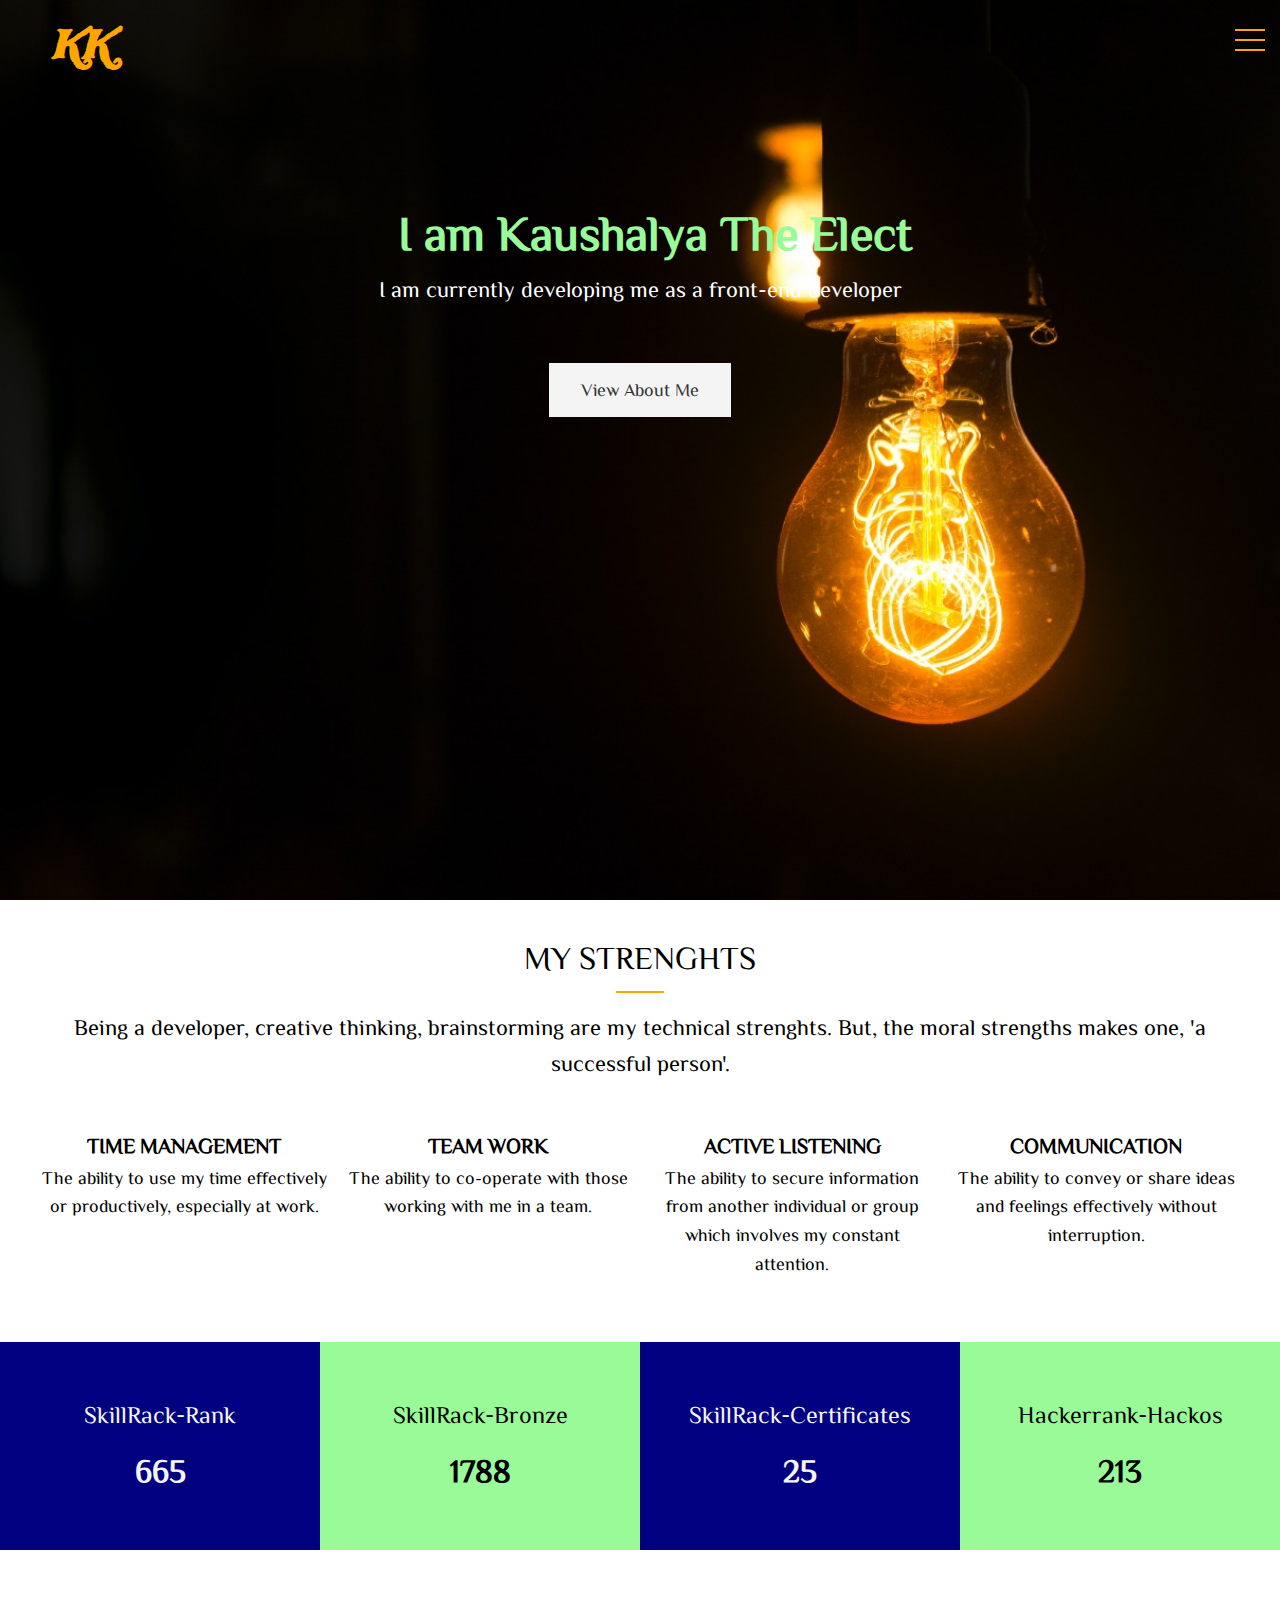
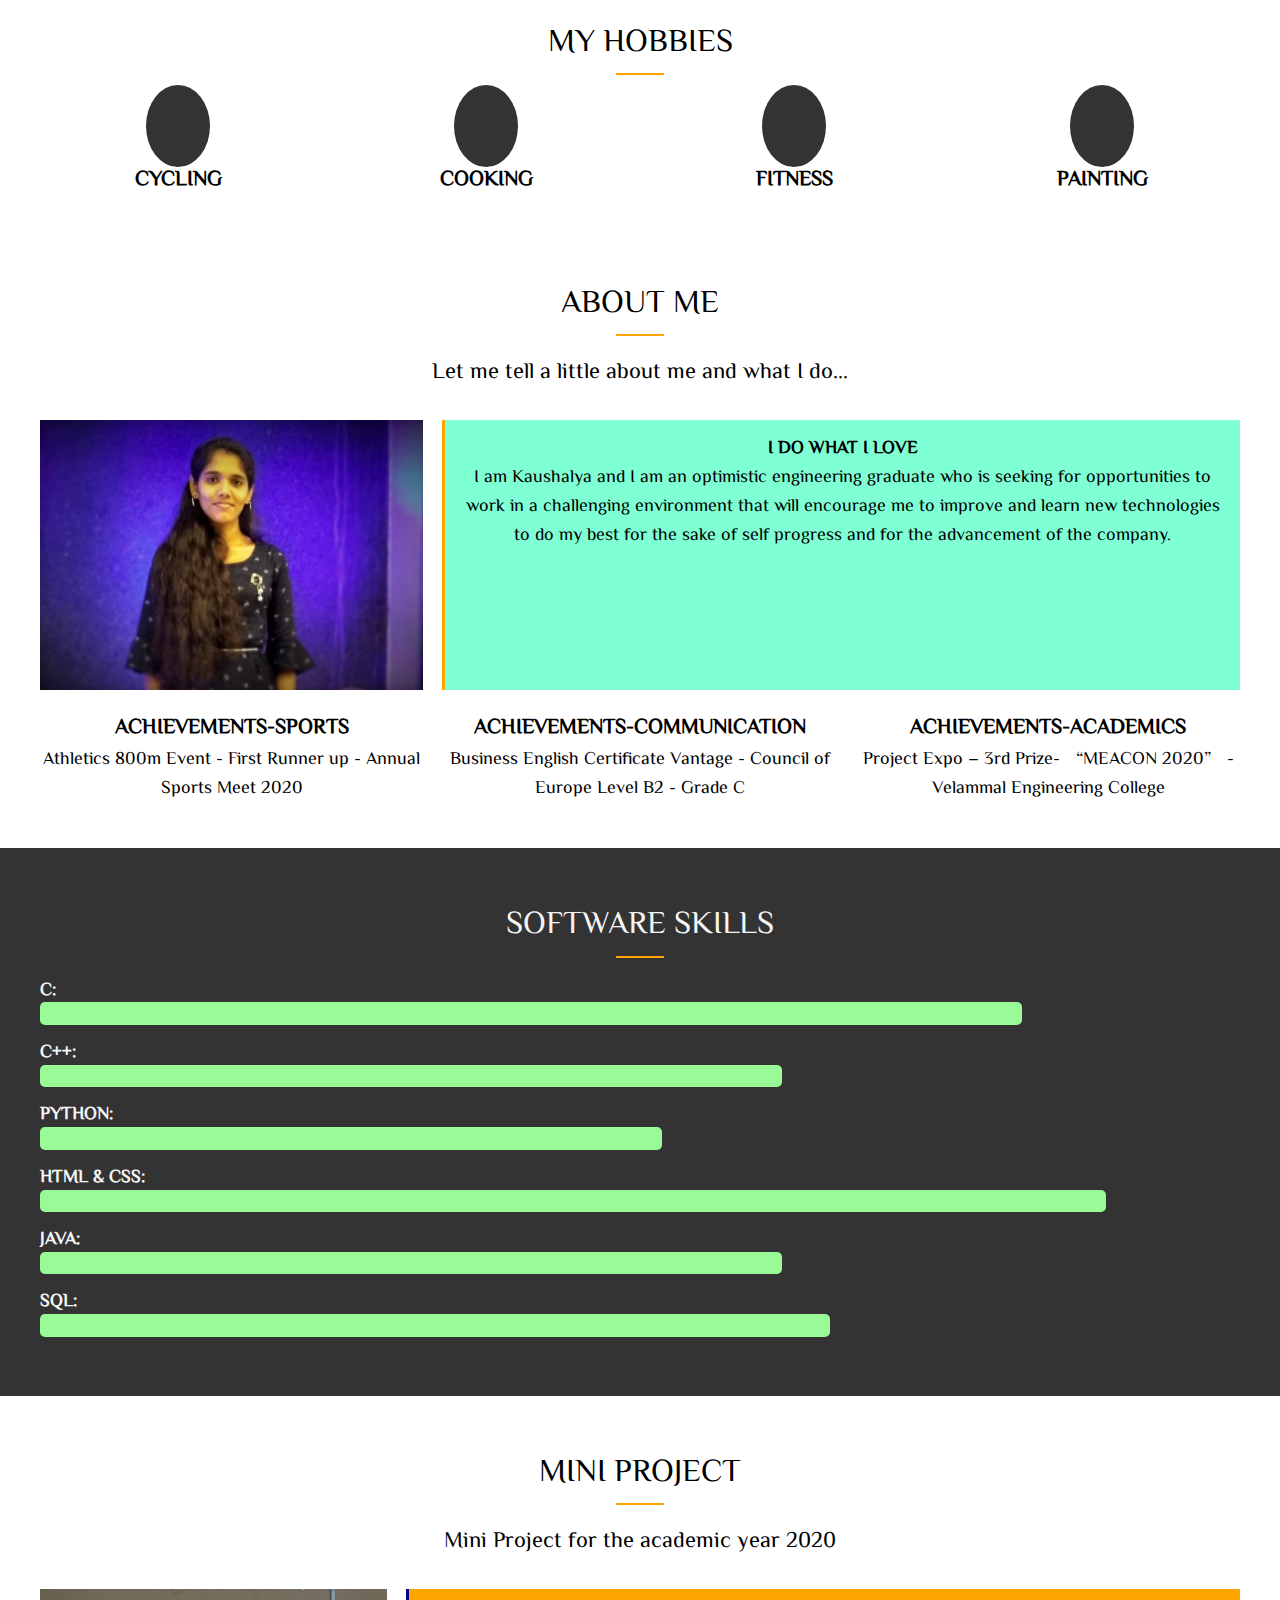
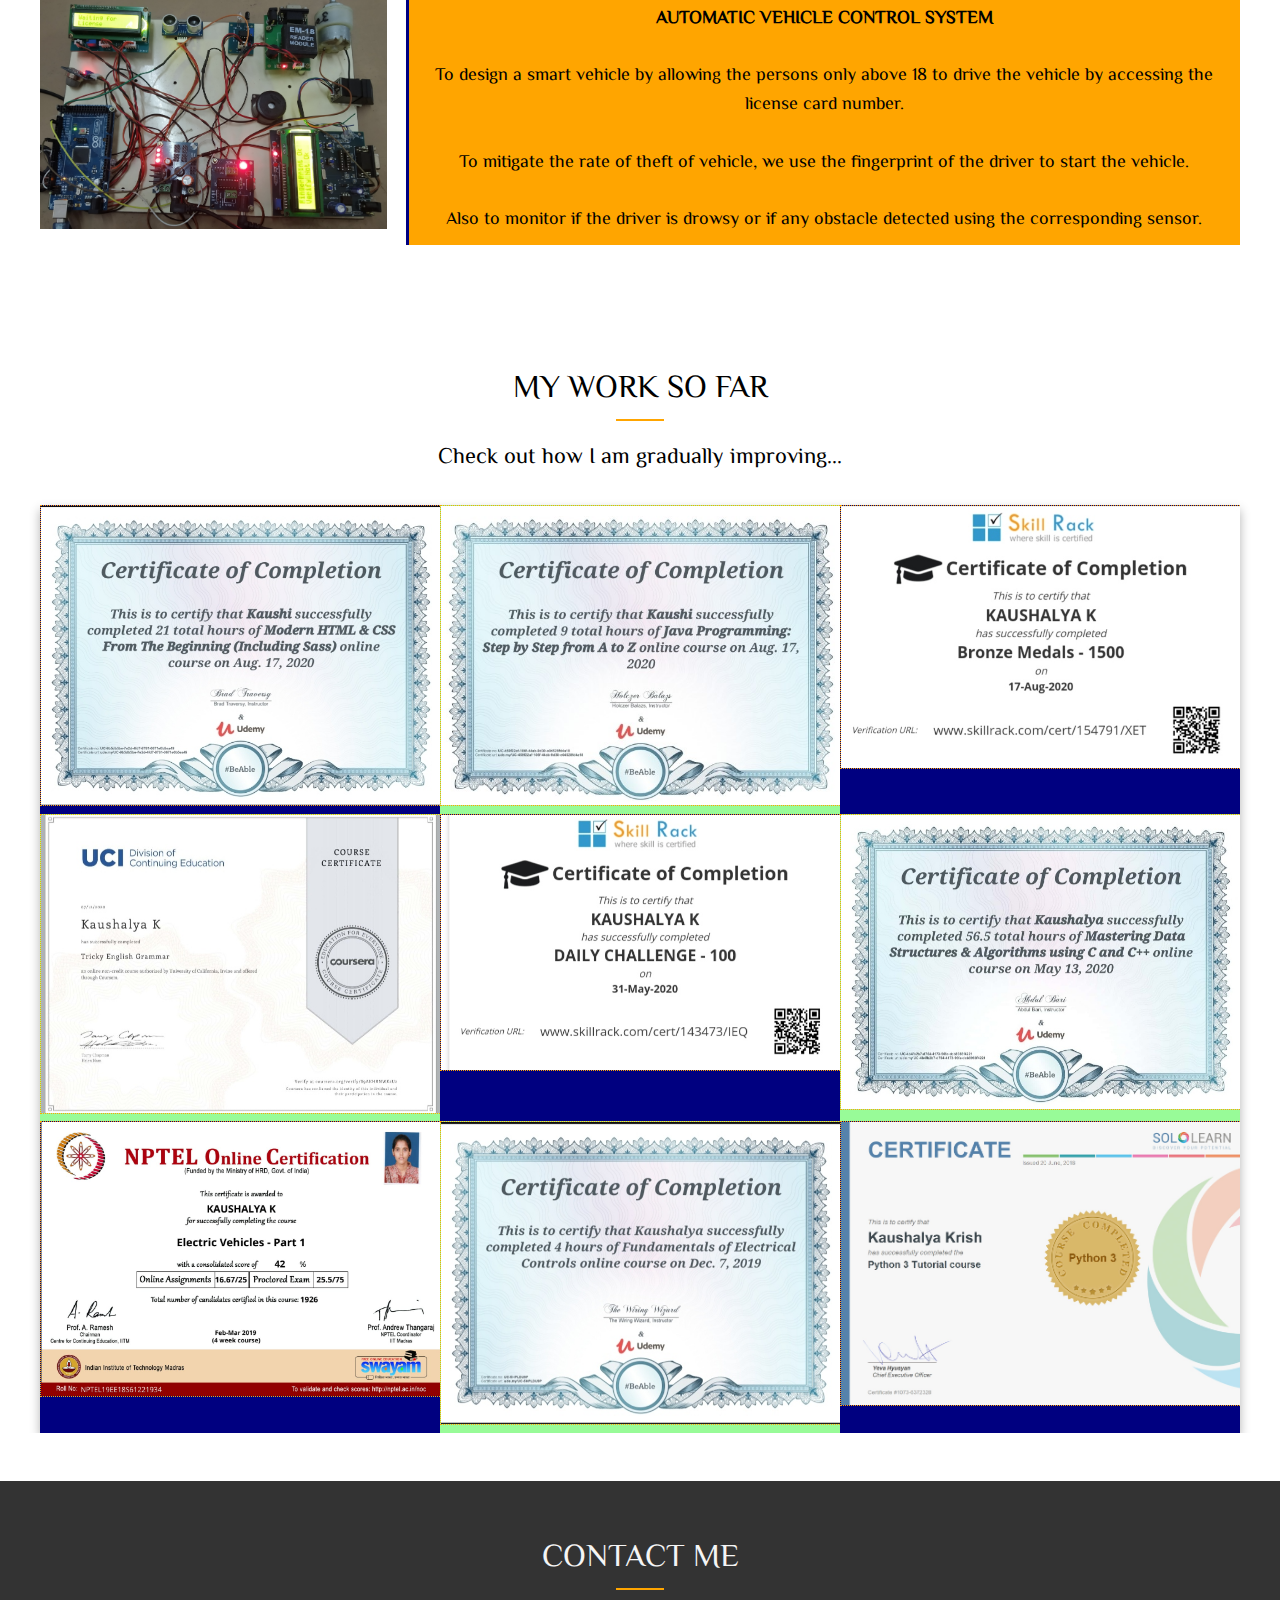
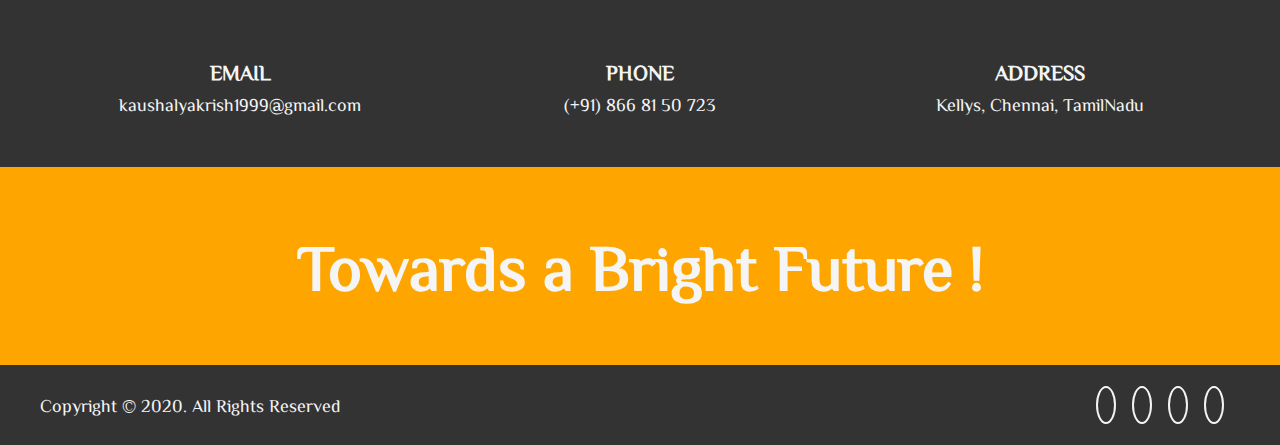
==== index.html @ 4dc05283 "Add files via upload" ====
<!DOCTYPE html>
<html lang="en">
<head>
    <meta charset="UTF-8">
    <meta name="viewport" content="width=device-width, initial-scale=1.0">
    <link href="https://fonts.googleapis.com/css2?family=Trade+Winds&display=swap" rel="stylesheet">
    <link href="https://fonts.googleapis.com/css2?family=ZCOOL+XiaoWei&display=swap" rel="stylesheet">
    <link rel="stylesheet" href="https://cdnjs.cloudflare.com/ajax/libs/font-awesome/5.14.0/css/all.min.css" integrity="sha512-1PKOgIY59xJ8Co8+NE6FZ+LOAZKjy+KY8iq0G4B3CyeY6wYHN3yt9PW0XpSriVlkMXe40PTKnXrLnZ9+fkDaog==" crossorigin="anonymous" />
    <link rel="stylesheet" href="css/utilities.css">
    <link rel="stylesheet" href="css/main.css">
    <link rel="stylesheet" href="css/media.css">
    <title>Kaushalya | Electrical Engineer</title>
</head>
<body id="home">
    <!--Home-->
        <header id="header-home">
            <div class="container">
                <nav id="main-nav">
                    <h1 id="logo">KK</h1>
                    <div class="menu-wrap">
                        <input type="checkbox" class="toggler">
                        <div class="hamburger"><div></div></div>
                        <div class="menu">
                            <div>
                                <div>
                                    <ul>
                                        <li><a href="#home" target="_blank">Home</a></li>
                                        <li><a href="#about" target="_blank">About</a></li>
                                        <li><a href="#certification" target="_blank">Certifications</a></li>
                                        <li><a href="#contact" target="_blank">Contact</a></li>
                                        <li><a href="resume.html" target="_blank">Resume</a></li>
                                    </ul>
                                </div>
                            </div>
                        </div>
                    </div>
                </nav>
                <div class="header-content">
                    <h1>I am Kaushalya The <span class="txt-type" data-wait="3000" data-words='["Electrical Engineer", "Web developer"]'></span></h1>
                    <p class="lead">I am currently developing me as a front-end developer</p>
                    <a href="#about" class="btn-light">View About Me</a>
                </div>
            </div>
        </header>

        <!--Home Section A-->
        <section id="home-a" class="text-center py-2">
            <div class="container">
                <h2 class="section-title">My Strenghts</h2>
                <div class="bottom-line"></div>
                <p class="lead">Being a developer, creative thinking, brainstorming are my technical strenghts. But, the moral strengths makes one, 'a successful person'.</p>
                <div class="specials">
                    <div>
                        <i class="fas fa-user-clock fa-2x"></i>
                        <h3>Time Management</h3>
                        <p>The ability to use my time effectively or productively, especially at work.</p>
                    </div>
                    <div>
                        <i class="fas fa-users fa-2x"></i>
                        <h3>Team Work</h3>
                        <p>The ability to co-operate with those working with me in a team.</p>
                    </div>
                    <div>
                        <i class="fas fa-assistive-listening-systems fa-2x"></i>
                        <h3>Active Listening</h3>
                        <p>The ability to secure information from another individual or group which involves my constant attention.</p>
                    </div>
                    <div>
                        <i class="fas fa-handshake fa-2x"></i>
                        <h3>Communication</h3>
                        <p>The ability to convey or share ideas and feelings effectively without interruption.</p>
                    </div>
                </div>
            </div>
        </section>

        <!--Section b-->
        <section id="home-b" class="text-center py-2">
            <div class="stats">
                <div>
                    <ul>
                        <li><i class="fas fa-chart-bar fa-2x odd"></i></li>
                        <li class="stats-title">SkillRack-Rank</li>
                        <li class="stats-number">665</li>
                    </ul>
                </div>
                <div>
                    <ul>
                        <li><i class="fas fa-medal fa-2x even"></i></li>
                        <li class="stats-title">SkillRack-Bronze</li>
                        <li class="stats-number">1788</li>
                    </ul>
                </div>
                <div>
                    <ul>
                        <li><i class="fas fa-certificate fa-2x odd"></i></li>
                        <li class="stats-title">SkillRack-Certificates</li>
                        <li class="stats-number">25</li>
                    </ul>
                </div>
                <div>
                    <ul>
                        <li><i class="fab fa-hackerrank fa-2x even"></i></li>
                        <li class="stats-title">Hackerrank-Hackos</li>
                        <li class="stats-number">213</li>
                    </ul>
                </div>
            </div>
        </section>

        <!--Section-C-->
        <section id="home-c" class="text-center py-2">
            <div class="container">
                <h2 class="section-title">My Hobbies</h2>
                <div class="bottom-line"></div>
                <div class="hobby">
                    <div>
                        <ul>
                            <li><i class="fas fa-biking fa-4x hobby-icon my-2"></i></li>
                            <li><h3>Cycling</h3></li>
                        </ul>
                    </div>
                    <div>
                        <ul>
                            <li><i class="fas fa-utensils fa-4x hobby-icon my-2"></i></li>
                            <li><h3>Cooking</h3></li>
                        </ul>  
                    </div>
                    <div>
                         <ul>
                             <li><i class="fas fa-running fa-4x hobby-icon my-2"></i></li>
                             <li><h3>Fitness</h3></li>
                         </ul>
                    </div>
                    <div>
                        <ul>
                            <li><i class="fas fa-paint-brush fa-4x hobby-icon my-2"></i></li>
                            <li><h3>Painting</h3></li>
                        </ul>
                    </div>       
                </div>
            </div>
        </section>

        <!--About : Section a-->
        <section id="about" class="about-a text-center py-3">
            <div class="container">
                <h2 class="section-title">About Me</h2>
                <div class="bottom-line"></div>
                <p class="lead">Let me tell a little about me and what I do...</p>
                <div class="about-info">
                    <img src="./img/Me.jpeg" alt="" class="bio-image">
                    <div class="bio bg-light">
                        <h4>I do What I love</h4>
                        <p>I am Kaushalya and I am an optimistic engineering graduate who is seeking for opportunities to work in a challenging environment that will encourage me to improve and learn new technologies to do my best for the sake of self progress  and for the  advancement of  the company.</p>
                    </div>
                    <div class="award-1">
                        <i class="fas fa-award fa-3x"></i>
                        <h3>Achievements-Sports</h3>
                        <p>Athletics 800m Event - First Runner up - Annual Sports Meet 2020</p>
                    </div>
                    <div class="award-2">
                        <i class="fas fa-award fa-3x"></i>
                        <h3>Achievements-Communication</h3>
                        <p>Business English Certificate Vantage - Council of Europe Level B2 - Grade C</p>
                    </div>
                    <div class="award-3">
                        <i class="fas fa-award fa-3x"></i>
                        <h3>Achievements-Academics</h3>
                        <p>Project Expo – 3rd Prize- “MEACON 2020” - Velammal Engineering College</p>
                    </div>
                </div>
            </div>
        </section>
        <!-- Section B: Progress Bars -->
        <section id="about-b" class="bg-dark py-3">
            <div class="container">
              <h2 class="section-title">Software Skills</h2>
              <div class="bottom-line"></div>

              <h4>C:</h4>
              <div class="progress-1">
                <div > </div>
              </div>
              <h4>C++:</h4>
              <div class="progress-2">
                <div> </div>
              </div>
              <h4>Python:</h4>
              <div class="progress-3">
                <div></div>
              </div>
              <h4>HTML & CSS:</h4>
              <div class="progress-4">
                <div></div>
              </div>
              <h4>Java:</h4>
              <div class="progress-5">
                <div></div>
              </div>
              <h4>Sql:</h4>
              <div class="progress-6">
                <div></div>
              </div>
            </div>
          </section>

        <!--Section-c Mini Project-->
        <section id="home-c" class="text-center py-3">
            <div class="container">
                <h2 class="section-title">Mini Project</h2>
                <div class="bottom-line"></div>
                <p class="lead">Mini Project for the academic year 2020</p>
                <div class="about-info">
                    <div class="bio1 bg-main">
                        <h4>Automatic Vehicle Control System</h4><br>
                        <p>To design a smart vehicle by allowing the  persons only above 18 to drive the vehicle by accessing the license card number.</p><br>
                        <p>To mitigate the rate of theft of vehicle, we use the fingerprint of the driver to start the vehicle.</p><br>
                        <p>Also to monitor if the driver is drowsy or if any obstacle detected using the corresponding sensor.</p>
                    </div>
                    <img src="./img/Project.jpg" alt="" class="bio-image1">
                </div>
            </div>
        </section>
        <!--Certification-->
        <section id="certification" class="work-a text-center py-3">
            <div class="container">
                <h2 class="section-title">My Work So Far</h2>
                <div class="bottom-line"></div>
                <p class="lead">Check out how I am gradually improving...</p>
                <div class="items">
                    <div class="item">
                        <div class="item-image">
                            <img src="./img/cer1.jpeg" alt="">
                        </div>
                        <div class="item-text">
                            <div class="item-text-wrap">
                                <p class="item-text-category">Web Development</p>
                                <h2 class="item-text-title">HTML & CSS</h2>
                            </div>
                        </div>
                    </div>
                    <div class="item">
                        <div class="item-image">
                            <img src="./img/cer2.jpeg" alt="">
                        </div>
                        <div class="item-text">
                            <div class="item-text-wrap">
                                <p class="item-text-category">Programming</p>
                                <h2 class="item-text-title">Java</h2>
                            </div>
                        </div>
                    </div>
                    <div class="item">
                        <div class="item-image">
                            <img src="./img/cer3.jpeg" alt="">
                        </div>
                        <div class="item-text">
                            <div class="item-text-wrap">
                                <p class="item-text-category">Programming Challenge</p>
                                <h2 class="item-text-title">Medals</h2>
                            </div>
                        </div>
                    </div>
                    <div class="item">
                        <div class="item-image">
                            <img src="./img/cer4.jpeg" alt="">
                        </div>
                        <div class="item-text">
                            <div class="item-text-wrap">
                                <p class="item-text-category">Communication Development</p>
                                <h2 class="item-text-title">Tricky Grammar</h2>
                            </div>
                        </div>
                    </div>
                    <div class="item">
                        <div class="item-image">
                            <img src="./img/cer5.jpeg" alt="">
                        </div>
                        <div class="item-text">
                            <div class="item-text-wrap">
                                <p class="item-text-category">Programming Task</p>
                                <h2 class="item-text-title">Daily Accomplishments</h2>
                            </div>
                        </div>
                    </div>
                    <div class="item">
                        <div class="item-image">
                            <img src="./img/cer6.jpeg" alt="">
                        </div>
                        <div class="item-text">
                            <div class="item-text-wrap">
                                <p class="item-text-category">Dynamic Programming</p>
                                <h2 class="item-text-title">Data Structures</h2>
                            </div>
                        </div>
                    </div>
                    <div class="item">
                        <div class="item-image">
                            <img src="./img/cer8.jpeg" alt="">
                        </div>
                        <div class="item-text">
                            <div class="item-text-wrap">
                                <p class="item-text-category">Core Interest</p>
                                <h2 class="item-text-title">Electrical Vehicles</h2>
                            </div>
                        </div>
                    </div>
                    <div class="item">
                        <div class="item-image">
                            <img src="./img/cer7.jpeg" alt="">
                        </div>
                        <div class="item-text">
                            <div class="item-text-wrap">
                                <p class="item-text-category">Core Interest</p>
                                <h2 class="item-text-title">Electric Controls</h2>
                            </div>
                        </div>
                    </div>
                    <div class="item">
                        <div class="item-image">
                            <img src="./img/cer9.jpeg" alt="">
                        </div>
                        <div class="item-text">
                            <div class="item-text-wrap">
                                <p class="item-text-category">Programming Knowledge</p>
                                <h2 class="item-text-title">Python</h2>
                            </div>
                        </div>
                    </div>
                </div>
            </div>
        </section>

        <!--Contact-->
        <section id="contact" class="contact-a py-3 bg-dark">
            <div class="container">
                <h2 class="section-title">Contact Me</h2>
                <div class="bottom-line"></div>
                <div class="contact-info">
                    <div>
                        <i class="fas fa-envelope fa-2x"></i>
                        <h3>Email</h3>
                        <p>kaushalyakrish1999@gmail.com</p>
                    </div>
                    <div>
                        <i class="fas fa-phone fa-2x"></i>
                        <h3>Phone</h3>
                        <p>(+91) 866 81 50 723</p>
                    </div>
                    <div>
                        <i class="fas fa-address-card fa-2x"></i>
                        <h3>Address</h3>
                        <p>Kellys, Chennai, TamilNadu</p>
                    </div>
                </div>
            </div>
        </section>

        <section id="contact-b" class="bg-main py-3">
            <div class="container">
                <h1>Towards a Bright Future !</h1>
            </div>
        </section>



        <!--Footer-->
        <footer id="main-footer">
            <div class="footer-content container">
                <p>Copyright &copy; 2020. All Rights Reserved</p>
                <div class="social">
                    <a href="https://twitter.com/kaushalyakrish1" target="_blank"><i class="fab fa-twitter"></i></a>
                    <a href="https://github.com/KKaushalya" target="_blank"><i class="fab fa-github"></i></a>
                    <a href="https://www.instagram.com/_kaushalya16/?hl=en" target="_blank"><i class="fab fa-instagram"></i></a>
                    <a href="https://www.linkedin.com/in/kaushalya-k-30a07915a/" target="_blank"><i class="fab fa-linkedin"></i></a>
                </div>
            </div>
        </footer>
        <!--Type-writer effect-->
        <script src="js/typewriter.js"></script>
        <script
  src="https://code.jquery.com/jquery-3.5.1.min.js"
  integrity="sha256-9/aliU8dGd2tb6OSsuzixeV4y/faTqgFtohetphbbj0="
  crossorigin="anonymous"></script>

  <script>
      $('.btn').on('click',function(event){
          if(this.hash !== ''){
              event.preventDefault();
              const hash=this.hash;
              $('html, body').animate(
                  {
                      scrollTop: $(hash).offset().top
                  },
                  700
              );
          }
      });
  </script>
</body>
</html>
---- css/utilities.css ----
.container{
    max-width: var(--website-width);
    padding: 0 1rem;
    margin: auto;
    overflow: hidden;
    position: relative;
}

.btn-light{
    display: inline-block;
    padding: 0.8rem 2rem;
    transition: all 0.5s;
    border: none;
    cursor: pointer;
    color: #333;
    background-color: var(--light-color);
    margin-top: 1.5rem;
}
.btn-main{
    display: inline-block;
    padding: 0.8rem 2rem;
    transition: all 0.5s;
    border: none;
    cursor: pointer;
    color: #333;
    background-color: var(--main-color);
}
.btn-dark{
    display: inline-block;
    padding: 0.8rem 2rem;
    transition: all 0.5s;
    border: none;
    cursor: pointer;
    color: var(--light-color);
    background-color: var(--dark-color);
}
.btn-main:hover,.btn-light:hover,.btn-dark:hover{
    background-color: var(--main-color);
}

.text-center{
    text-align: center;
}


.py-1{
    padding: 1rem 0;
}
.py-2{
    padding: 2rem 0;
}
.py-3{
    padding: 3rem 0;
}
.py-4{
    padding: 4rem 0;
}

.my-1{
    margin: 1rem 0;
}
.my-2{
    margin: 2rem 0;
}
.my-3{
    margin: 3rem 0;
}
.my-4{
    margin: 4rem 0;
}

.section-title{
    font-size: 2rem;
    display: block;
    padding-bottom: 0.5rem;
    text-align: center;
    font-weight: 100;
    text-transform: uppercase;
}

.bottom-line{
    height: 2px;
    width: 3rem;
    background-color: var(--main-color);
    display: block;
    margin: 0 auto 1rem auto;
}

.bg-light{
     background-color: var(--aquamarine);
     color: black;
}
.bg-dark{
     background-color: var(--dark-color);
     color: whitesmoke;
}
.bg-main{
    background-color: var(--main-color);
}
---- css/main.css ----
:root{
    --website-width:1200px;
    --font-color:dimgray;
    --main-color:orange;
    --palegreen:palegreen;
    --navy:navy;
    --background-color:white;
    --light-color:#f4f4f4;
    --aquamarine:aquamarine;
    --dark-color:#333;
    --overlay-color:rgba(24,39,51,1);
    --menu-speed:0.75s;
    --bg-image: url('../dist/img/showimg.jpeg');
}

/*general styles*/
*{
    margin: 0;
    padding: 0;
}

body{
    font-family: 'ZCOOL XiaoWei', serif;
    line-height: 1.6;
    font-size: 18px;
    background-color: var(--background-color);
}
a{
    text-decoration: none;
    color: var(--dark-color);
}

ul{
    list-style: none;
}

h2,h3,h4{
    text-transform: uppercase;
}

img{
    width: 100%;
}

#logo{
    font-family: 'Trade Winds', cursive;
    font-size: 40px;
    color:var(--main-color);
    padding: 15px;
}

/* entire hamburger set and its contents are fixed */
.menu-wrap{
    position: fixed;
    top: 0;
    right: 0;
    z-index: 1;
}

/* this is for check box */
.menu-wrap .toggler{
    position: absolute;
    top: 0;
    right: 0;
    cursor: pointer;
    z-index: 2;
    width: 50px;
    height: 50px;
    opacity: 0;
}

/* this is for hamburger invisible box */
.menu-wrap .hamburger{
    position: absolute;
    top: 0;
    right: 0;
    z-index: 1;
    background-color: transparent;
    padding: 15px;
    width: 30px;
    height: 50px;
    display: flex;
    align-items: center;
    justify-content: center;
}

/* hamburger middle line */
.menu-wrap .hamburger > div{
    position: relative;
    flex: none;
    width: 100%;
    height: 2px;
    background-color: var(--main-color);
    display: flex;
    align-items: center;
    justify-content: center;
    transition: all 0.4s ease;
}

/* hamburger top and bottom line */
.menu-wrap .hamburger > div::before,
.menu-wrap .hamburger > div::after{
    content: '';
    position: absolute;
    z-index: 1;
    top: -10px;
    width: 100%;
    height: 2px;
    background: inherit;
}

.menu-wrap .hamburger > div::after{
    top: 10px;
}

/*Toggler animation*/
.menu-wrap .toggler:checked + .hamburger > div{
    transform: rotate(135deg);
}

/*turn lines into X */
.menu-wrap .toggler:checked + .hamburger > div::before,
.menu-wrap .toggler:checked + .hamburger > div::after{
    top: 0;
    transform: rotate(90deg);
}

/*Rotate on hover when checked */
.menu-wrap .toggler:checked:hover + .hamburger > div{
    transform: rotate(225deg);
}

/*Show Menu*/
.menu-wrap .toggler:checked ~ .menu{
    visibility: visible;
}


.menu-wrap .toggler:checked ~ .menu > div{
    transform: scale(1);
    transition-duration: var(--menu-speed);
}

.menu-wrap .toggler:checked ~ .menu > div > div{
    opacity: 1;
    transition: opacity 0.4s ease 0.4s;
}

.menu-wrap .menu{
    position: fixed;
    top: 0;
    right: 0;
    height: 100%;
    width: 100%;
    visibility: hidden;
    display: flex;
    align-items: center;
    justify-content: center;
    overflow: hidden;
}

.menu-wrap .menu > div{
    background-color: var(--overlay-color);
    width: 300vw;
    height: 300vw;
    border-radius: 50%;
    display: flex;
    flex: none;
    align-items: center;
    justify-content: center;
    transition: all 0.4s ease;
    transform: scale(0);
}

.menu-wrap .menu > div > div{
    text-align: center;
    max-width: 90wh;
    max-height: 100vh;
    opacity: 0;
    transition: opacity 0.4s ease;
}

.menu-wrap .menu > div > div > ul > li{
    list-style: none;
    color: var(--main-color);
    font-size: 22px;
    padding: 12px;
}

.menu-wrap .menu > div > div > ul > li > a{
    text-decoration: none;
    color: inherit;
    transition: color 0.5s ease;
}

.menu-wrap .menu > div > div > ul > li:hover{
    color: var(--palegreen);
}
/*header*/
#header-home{
    background: url('../img/showimg.jpeg') no-repeat center center/cover;
    height: 100vh;
    position: relative;
    color: white;
}
.header-content{
    text-align: center;
    padding-top: 100px;
}
.header-content h1{
    font-size: 3rem;
    line-height: 1.6;
    color: palegreen;
    margin-left: 30px;
}

.lead{
    font-size: 1.4rem;
    margin-bottom: 2rem;
}

/* Home section*/
#home-a .specials{
    margin-top: 3rem;
    display: grid;
    grid-gap: 1rem;
    grid-template-columns: repeat(4,1fr);
}

.fas,.fad{
    color: var(--navy);
    padding-bottom: 0.4rem;
}

.stats{
    display: grid;
    grid-template-columns: repeat(4,1fr);
}
.stats ul li .even{
    color: black;
}
.stats ul li .odd{
    color: whitesmoke;
}

.stats li{
    line-height: 2;
}
.stats-title{
    font-size: 1.5rem; 
}
.stats-number{
    font-size: 2rem;
    font-weight: bold;
}

.stats div{
    padding: 3rem 0;
}
.stats div:nth-child(odd){
    background-color: var(--navy);
    color: whitesmoke;
}
.stats div:nth-child(even){
    background-color: var(--palegreen);
    color: black;
}

.hobby{
    display: grid;
    grid-template-columns: repeat(4,1fr);
    grid-gap: 2rem;
}

.hobby-icon{
    border-radius: 50%;
    background-color: var(--dark-color);
    color: whitesmoke;
    padding: 2rem;
    width: 70px;
    height: 70px;
    line-height: 70px;
    text-align: center;
    position: relative;
    transition: all 1s;
}
.hobby-icon:hover{
    background-color: var(--main-color);
    width: 90px;
    height: 90px;
    line-height: 90px;
}


/*footer*/
#main-footer{
    background-color: var(--dark-color);
    color: whitesmoke;
    height: 5rem;
}
.footer-content{
    display: flex;
    justify-content: space-between;
    height: 5rem;
    align-items: center;
}

.social .fab{
    margin-right: 1rem;
    border: 2px whitesmoke solid;
    height: 20px;
    border-radius: 50%;
    width: 20px;
    line-height: 20px;
    text-align: center;
    padding: 0.5rem;
}
.fa-twitter{
    color: dodgerblue;
}
.fa-linkedin{
    color: deepskyblue;
}
.fa-instagram{
    color: mediumvioletred;
}
.fa-github{
    color: whitesmoke;
}
.social .fab:hover{
    border: 2px var(--main-color) solid;
}
/*About*/
.about-info{
    display: grid;
    grid-template-areas: 
       'bioimage bio bio'
        'aw1 aw2 aw3';
    grid-gap: 1.2rem;
}

.bio-image{
    grid-area: bioimage;
}
.bio{
    grid-area: bio;
    border-left: 3px solid var(--main-color);
    padding: 0.8rem;
}
.bio-image1{
    grid-area: bioimage;
}
.bio1{
    grid-area: bio;
    border-left: 3px solid var(--navy);
    padding: 0.8rem;
}
.award-1{
    grid-area: aw1;
}
.award-2{
    grid-area: aw2;
}
.award-3{
    grid-area: aw3;
}

/*About-b*/
#about-b .progress-1{
    overflow: hidden;
    width: 80%;
    padding: 0.7rem;
    background-color: var(--palegreen);
    border-radius:5px;
    margin-bottom: 0.7rem;
}
#about-b .progress-2{
    overflow: hidden;
    width: 60%;
    padding: 0.7rem;
    background-color: var(--palegreen);
    border-radius:5px;
    margin-bottom: 0.7rem;
}
#about-b .progress-3{
    overflow: hidden;
    width: 50%;
    padding: 0.7rem;
    background-color: var(--palegreen);
    border-radius:5px;
    margin-bottom: 0.7rem;
}
#about-b .progress-4{
    overflow: hidden;
    width: 87%;
    padding: 0.7rem;
    background-color: var(--palegreen);
    border-radius:5px;
    margin-bottom: 0.7rem;
}
#about-b .progress-5{
    overflow: hidden;
    width: 60%;
    padding: 0.7rem;
    background-color: var(--palegreen);
    border-radius:5px;
    margin-bottom: 0.7rem;
}
#about-b .progress-6{
    overflow: hidden;
    width: 64%;
    padding: 0.7rem;
    background-color: var(--palegreen);
    border-radius:5px;
    margin-bottom: 0.7rem;
}

/*CErtifications*/
.items{
    display: grid;
    grid-template-columns: repeat(3,1fr);
    box-shadow: 0 5px 10px 0 rgba(0,0,0,0.3);
}
.item{
    position: relative;
    overflow: hidden;
    background-color: var(--main-color);
}
.item img{
    border: 1px dotted var(--main-color);
}
.item:nth-child(odd){
    background: var(--navy);
    color: whitesmoke;
}
.item:nth-child(even){
    background: var(--palegreen);
}
.item::after{
    content: '';
    position: absolute;
    display: block;
    background: inherit;
    opacity: 0.9;
    top: 0;
    left: 0;
    width: 100%;
    height: 100%;
    transform: scale(2) translateX(-75%) translateY(-75%) rotate(-28deg);
    transition: transform 3s cubic-bezier(0.2,1,0.3,1);
}
/*color overlay*/
.item:hover::after{
    transform: scale(2) translateX(0) translateY(0) rotate(-28deg);
}

/*image zooming */
.item:hover .item-image{
    transform: scale(1.2);
}

/*text on hover */
.item:hover .item-text{
    opacity: 1;
    transform: translateY(0);
}

.item-image{
    height: auto;
    transform: translateZ(0);
    display: block;
    transition: transform 750ms cubic-bezier(0.2,1,0.3,1);
}

.item-image img{
    position: relative;
    top: 0;
    left: 0;
    width: 100%;
    height: auto;
}

.item-text{
    position: absolute;
    top: 0;
    left: 0;
    bottom: 0;
    right: 0;
    opacity: 0;
    text-align: center;
    z-index: 1;
    transform: translateY(-20%);
    transition: opacity 500ms cubic-bezier(0.2,1,0.3,1), transform 500ms cubic-bezier(0.2,1,0.3,1);
    transition-delay:300ms ;
}
.item-text-wrap{
    position: absolute;
    width: 100%;
    top: 50%;
    transform: translateY(-50%);
}

.item-text-title{
    font-size: 2rem;
    padding: 0 1rem;
    margin: 5px 0 0 0;
}

.item-text-category{
    text-transform: uppercase;
    font-size: 1.2rem;
    opacity: 0.7;
    margin: 0;
}

/*Contact*/
.contact-info{
    display: grid;
    grid-template-columns: repeat(3,1fr);
    text-align: center;
    padding-top: 50px;
}

.contact-info .fas{
    color: var(--main-color);
}

#contact-b h1{
    text-align: center;
    font-size: 4rem;
    color: whitesmoke;
}
---- css/media.css ----
/*Tablets & smaller*/
@media(max-width:800px)
{
    #header-home{
        height: 30rem;
    }
    .header-content{
        padding-top: 5rem;
    }
    .lead{
        margin-bottom: 0.2rem;
    }
}
/*Smart-phones*/
@media(max-width:500px){
    #header-home{
        height: 13rem;
        border-bottom: 2px solid var(--main-color);
    }
    .header-content h1,.header-content p{
        display: none;
    }

    .header-content a{
        padding: 0.2rem 0.5rem;
        margin-top: 0rem;
        text-align: left;
    }

    .menu-wrap .hamburger{
        right: 0;
        top: 0;
    }

    /*stack grid*/
    #home-a .specials,
    #home-b .stats,
    #home-c .hobby, .items{
        grid-template-columns: 1fr;
    }

    #home-a .specials div{
        border-bottom: 1px solid var(--light-color);
        padding-bottom: 1rem;
    }
    #home-a .specials div:last-child{
        border: none;
        padding-bottom: 0;
    }
    .stats div{
        padding: 2rem 0 1rem 0;
    }

    /*About*/
    .about-info{
        grid-template-areas: 
        'bioimage'
        'bio'
        'aw1'
        'aw2'
        'aw3';
    }

    /*contact*/
    .contact-info{
        grid-template-columns: 1fr;
    }

    .contact-info div{
        margin-bottom: 1rem;
        padding-bottom: 1rem;
        border-bottom: 1px solid #555;
    }

    .contact-info div:last-child{
        border: none;
        margin-bottom: 0;
        padding-bottom: 0;
    }

    #contact-b h1{
        font-size: 2rem;
    }


    /*footer*/
    #main-footer{
        height: 7rem;
    }
    .footer-content{
        flex-direction: column;
        padding: 1rem;
        height: 5rem;
    }
}
/*landscape
@media(max-width:580px){
    .header-content{
        padding-top: 3rem;
    }
}*/
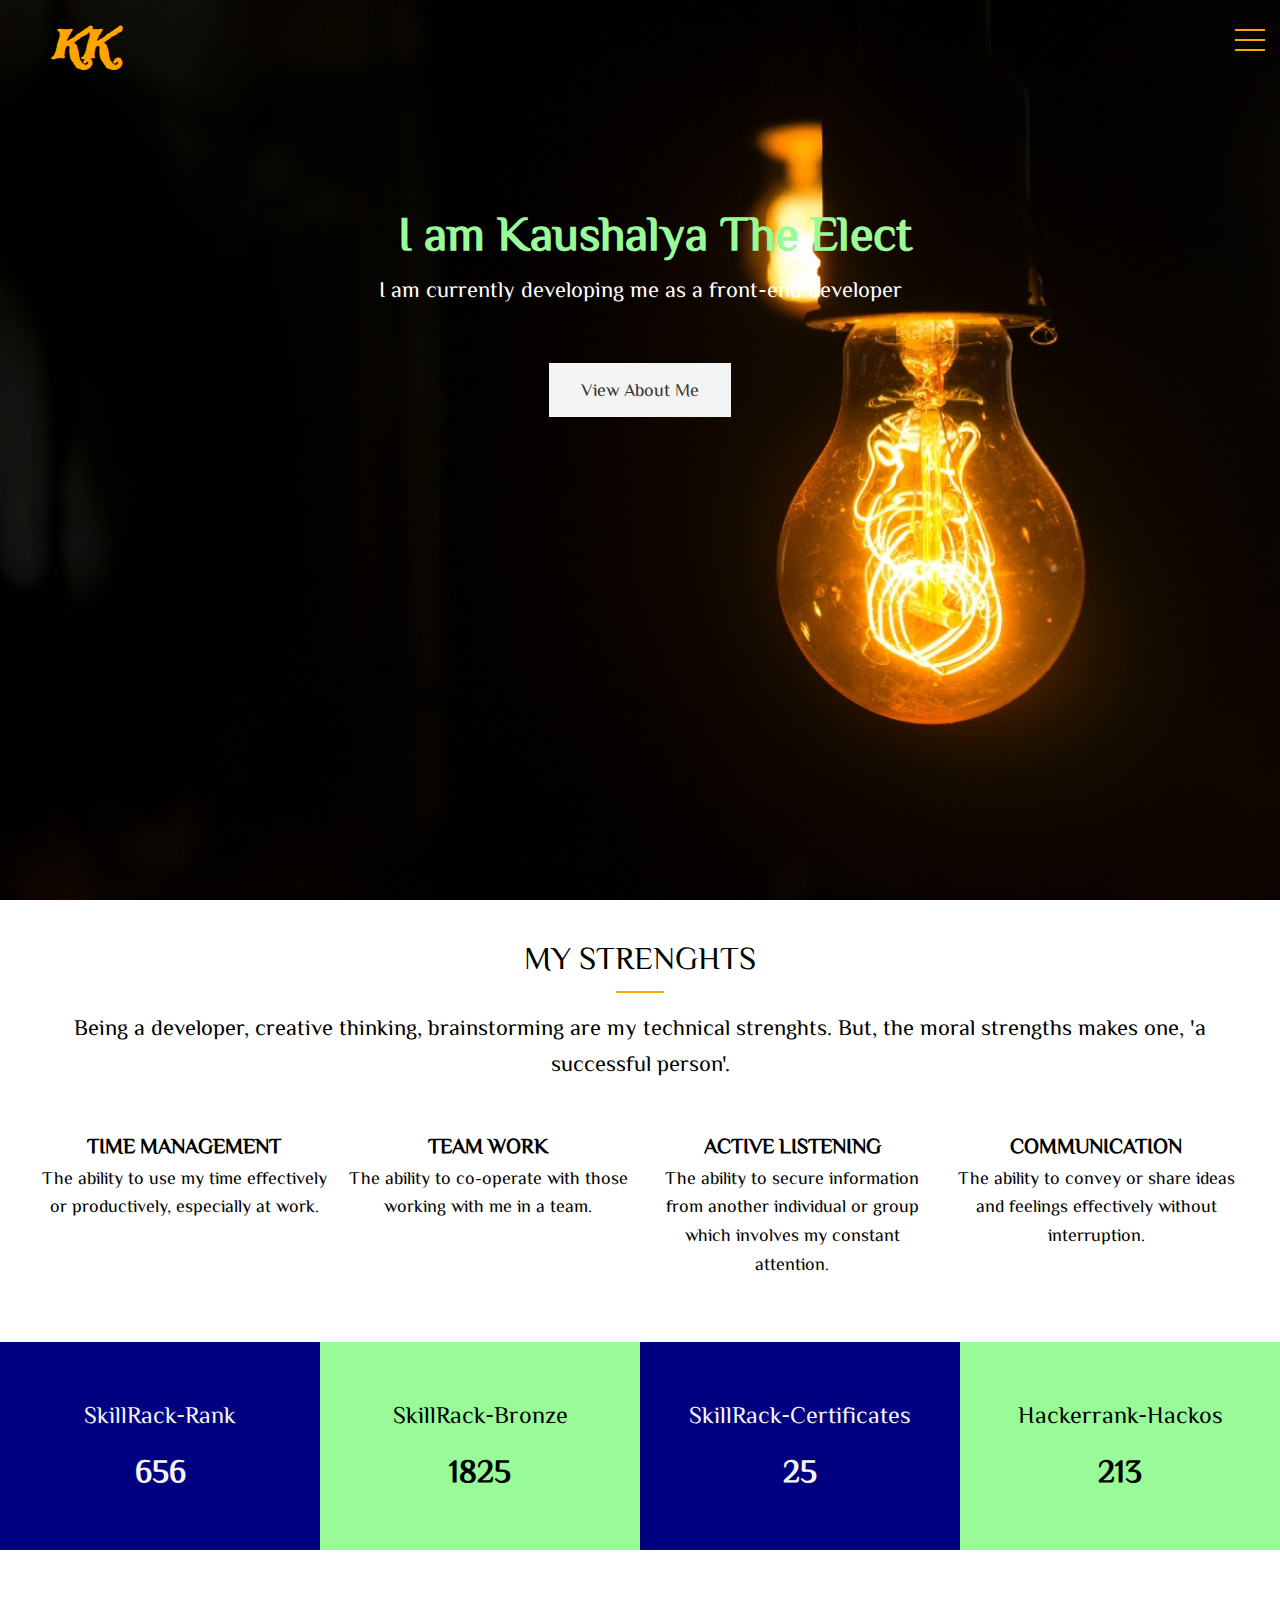
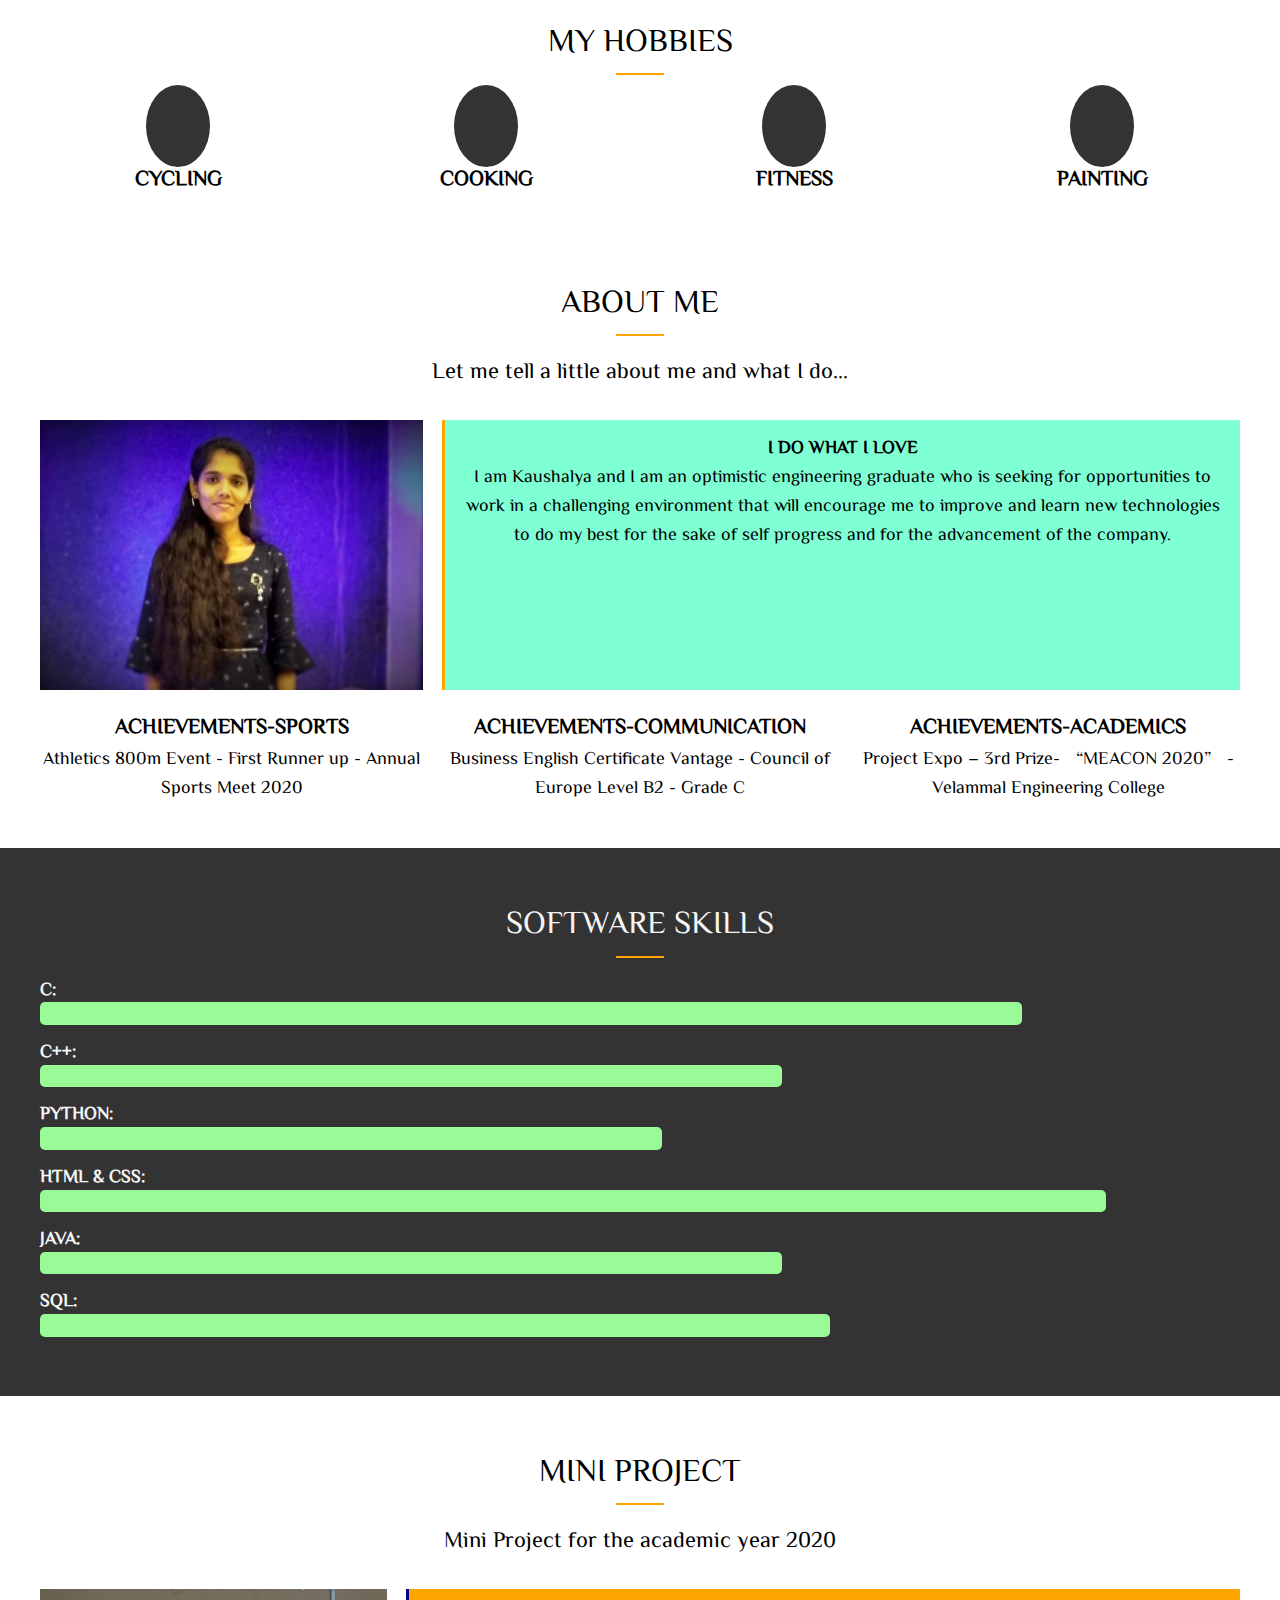
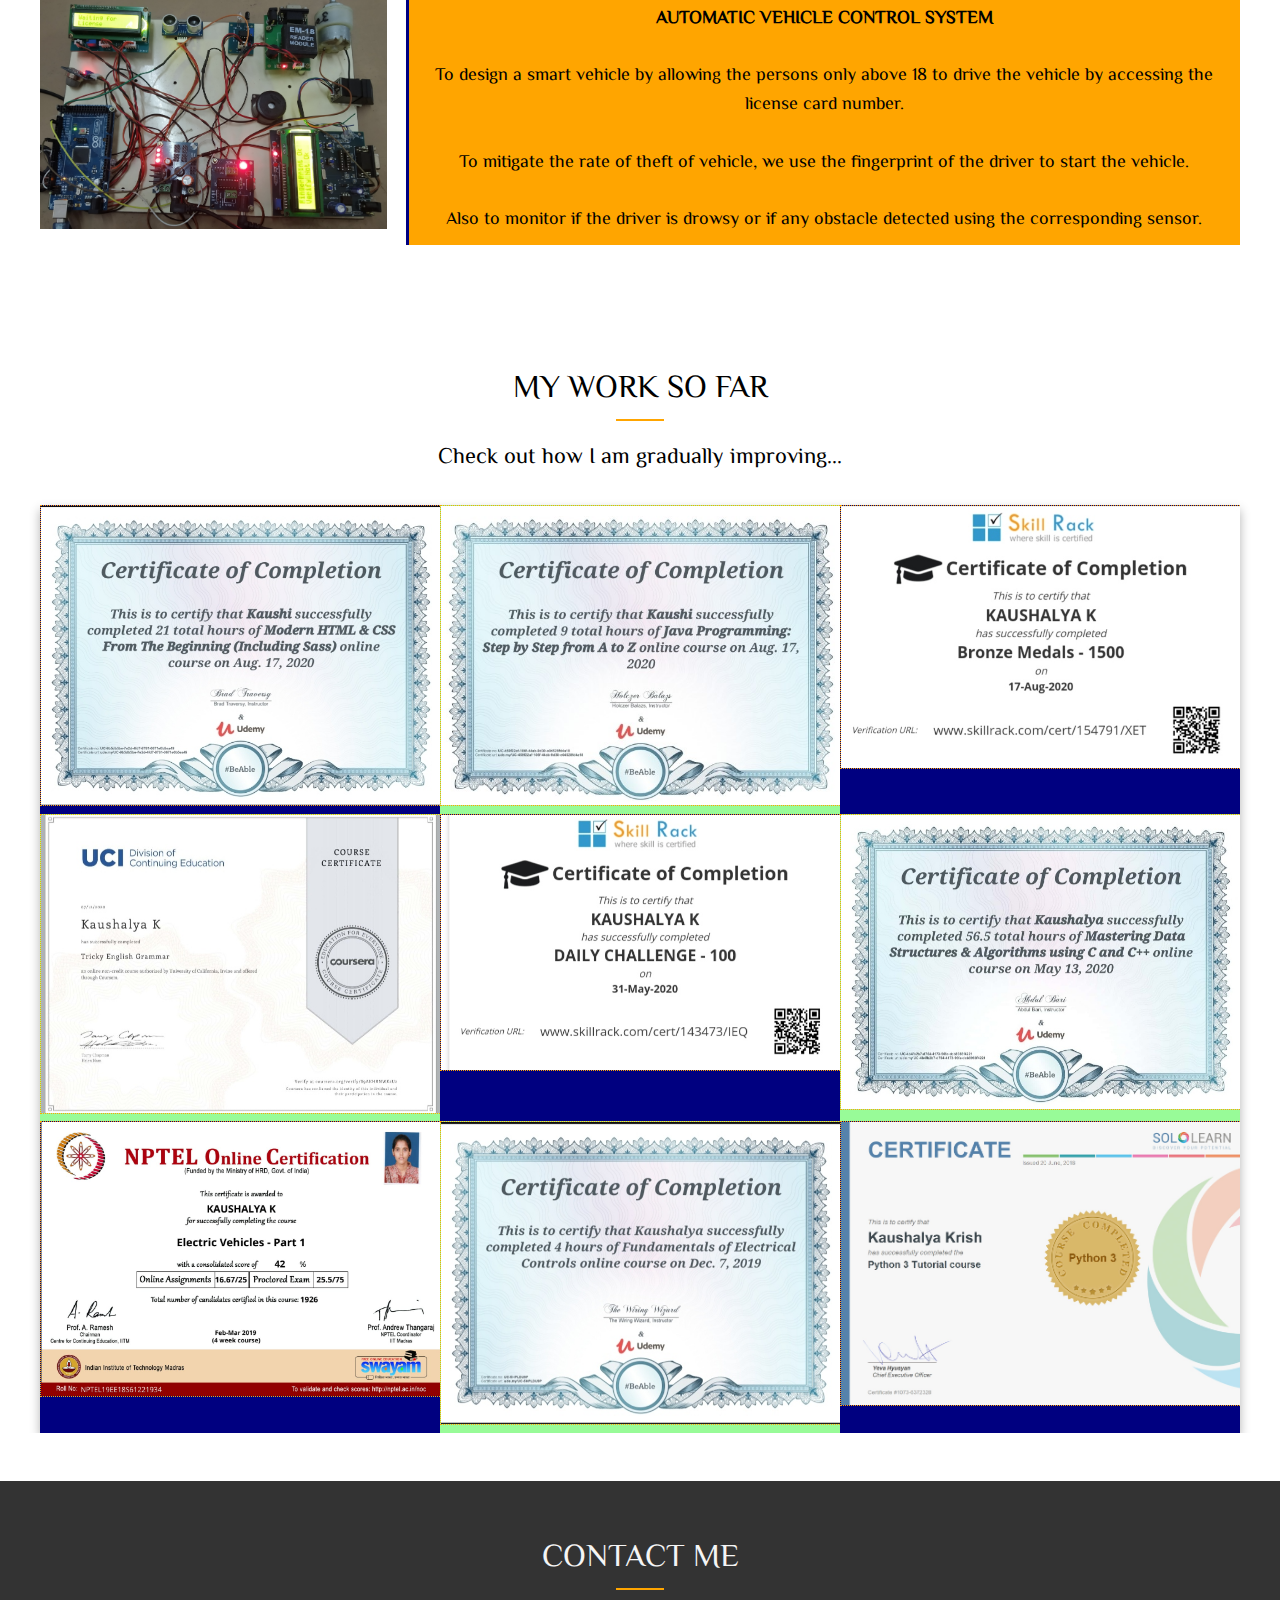
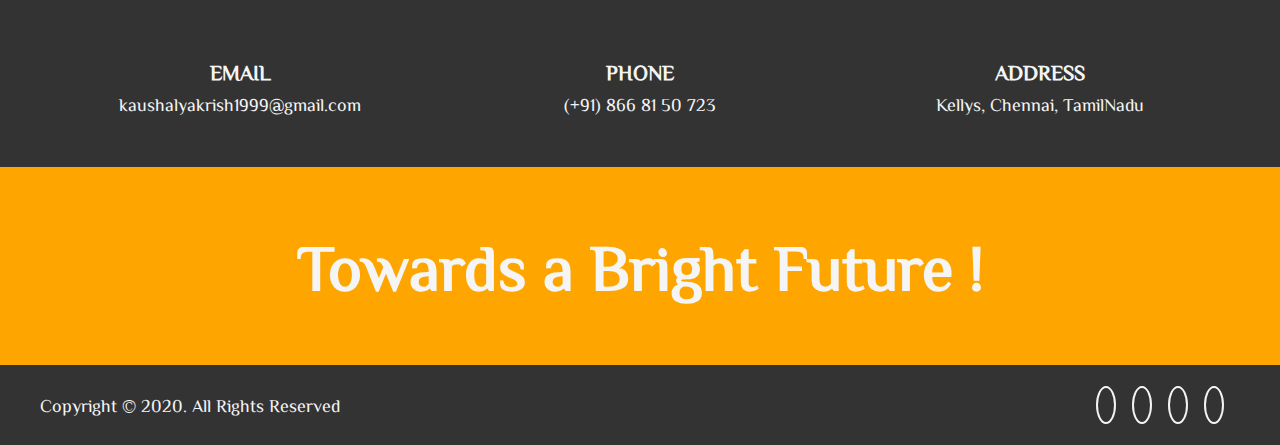
==== commit 693608a5: "Update index.html" ====
--- a/index.html
+++ b/index.html
@@ -81,14 +81,14 @@
                     <ul>
                         <li><i class="fas fa-chart-bar fa-2x odd"></i></li>
                         <li class="stats-title">SkillRack-Rank</li>
-                        <li class="stats-number">665</li>
+                        <li class="stats-number">656</li>
                     </ul>
                 </div>
                 <div>
                     <ul>
                         <li><i class="fas fa-medal fa-2x even"></i></li>
                         <li class="stats-title">SkillRack-Bronze</li>
-                        <li class="stats-number">1788</li>
+                        <li class="stats-number">1825</li>
                     </ul>
                 </div>
                 <div>
@@ -399,4 +399,4 @@
       });
   </script>
 </body>
-</html>+</html>
--- a/css/media.css
+++ b/css/media.css
@@ -25,6 +25,13 @@
         padding: 0.2rem 0.5rem;
         margin-top: 0rem;
         text-align: left;
+        background: transparent;
+        color: whitesmoke;
+    }
+    
+    .header-content a:hover{
+        color: palegreen;
+        background: transparent;
     }
 
     .menu-wrap .hamburger{
